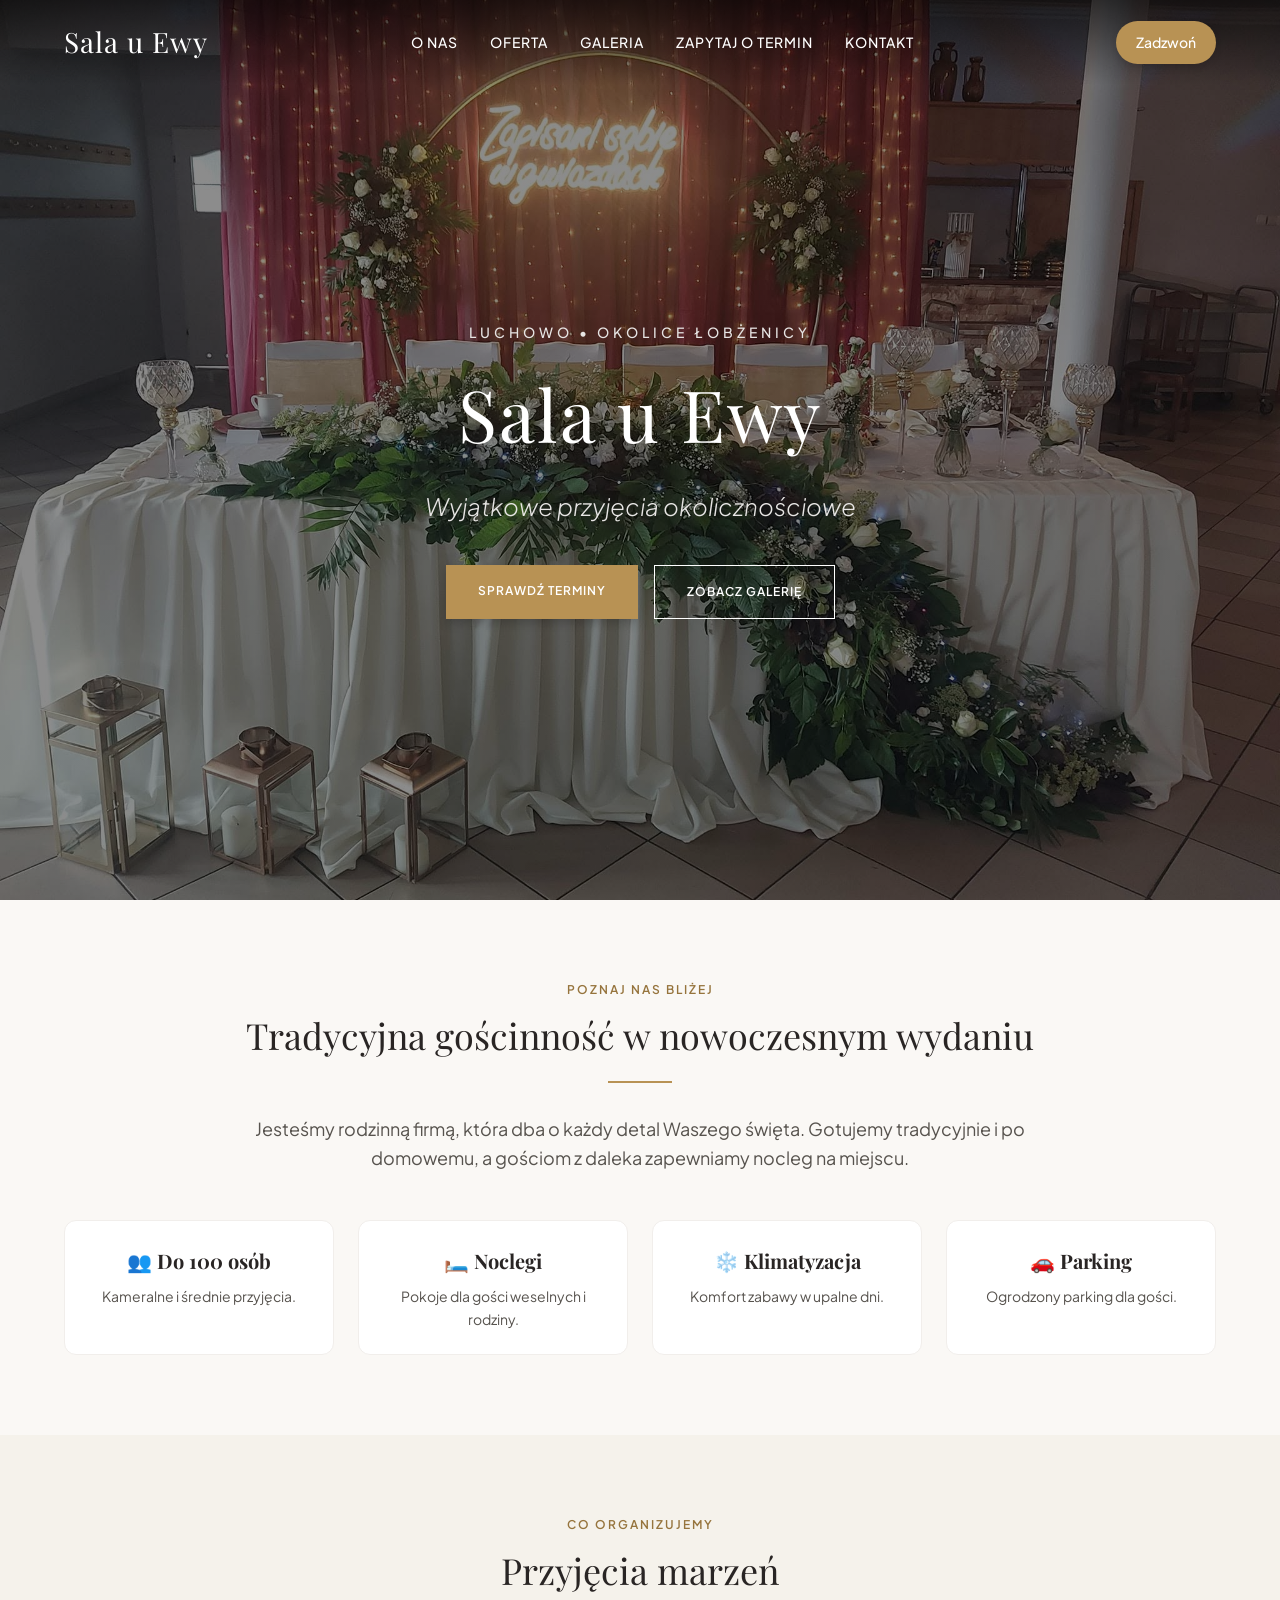
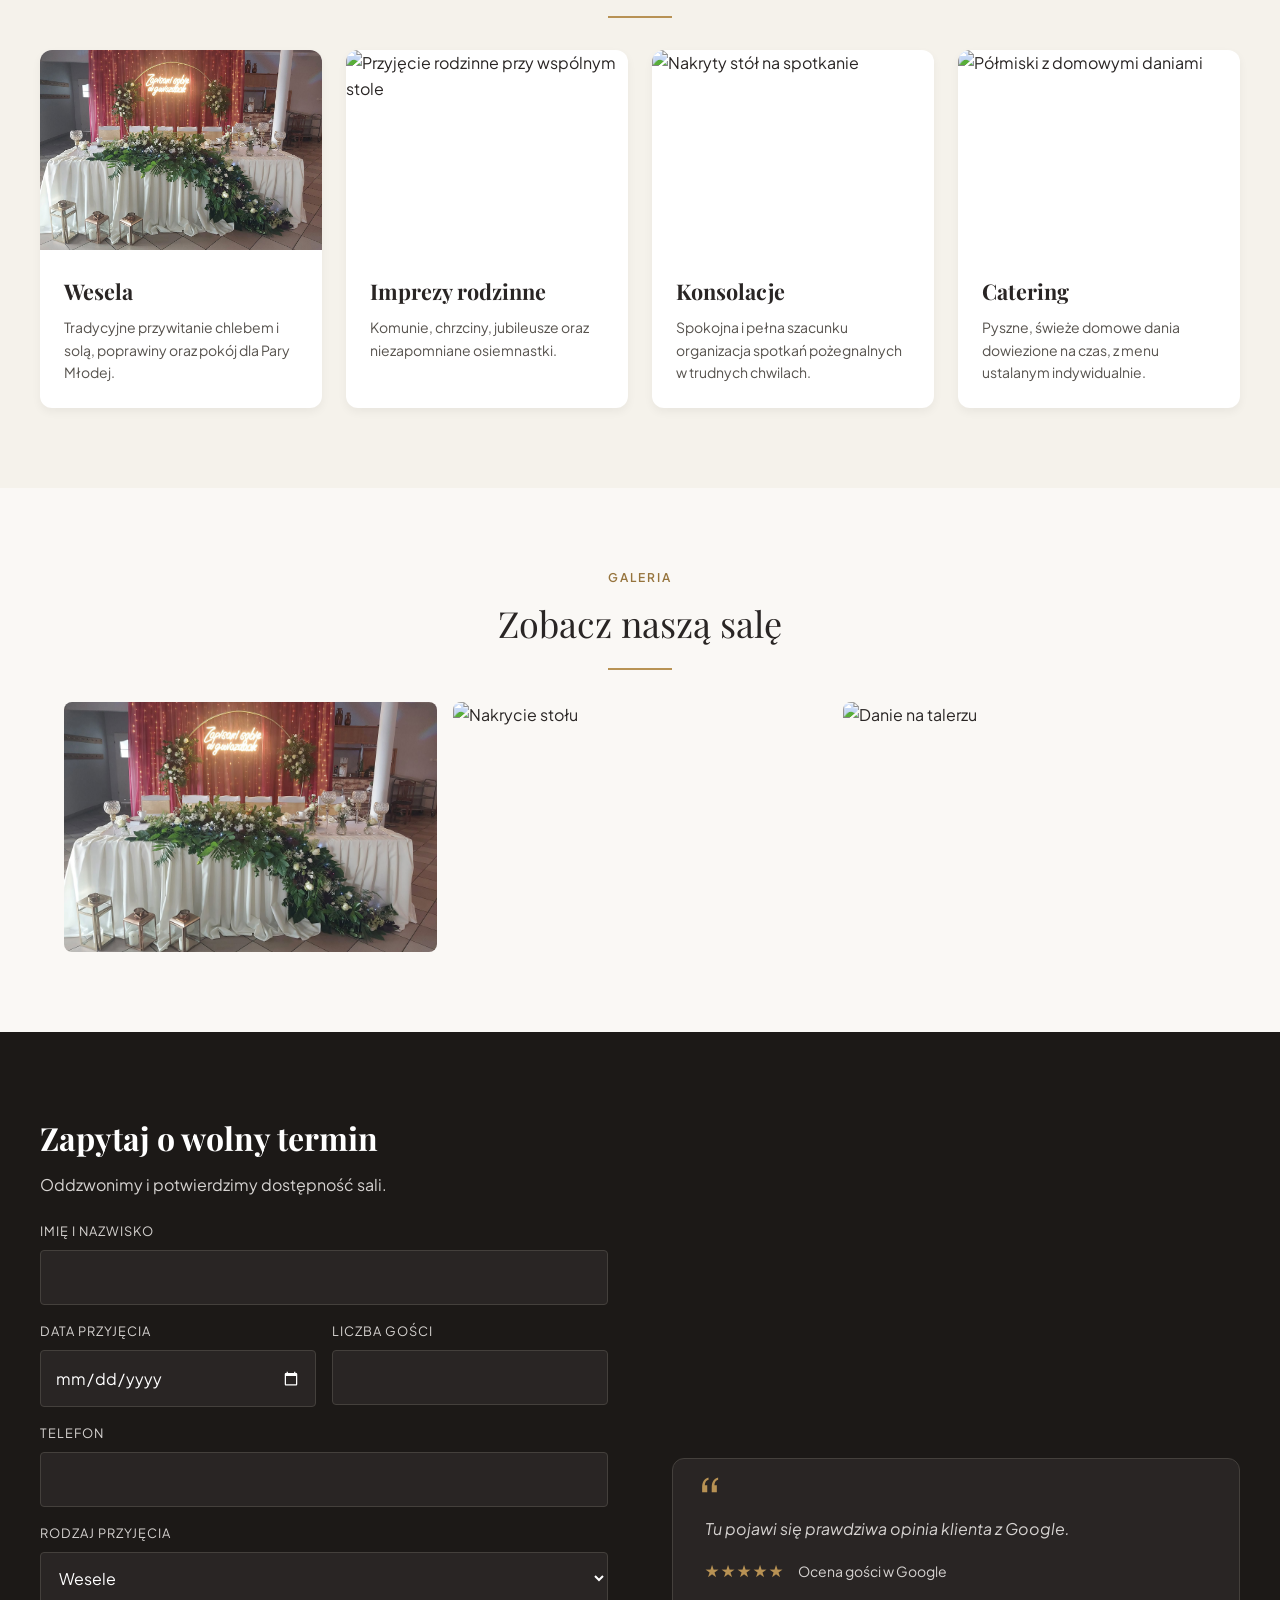
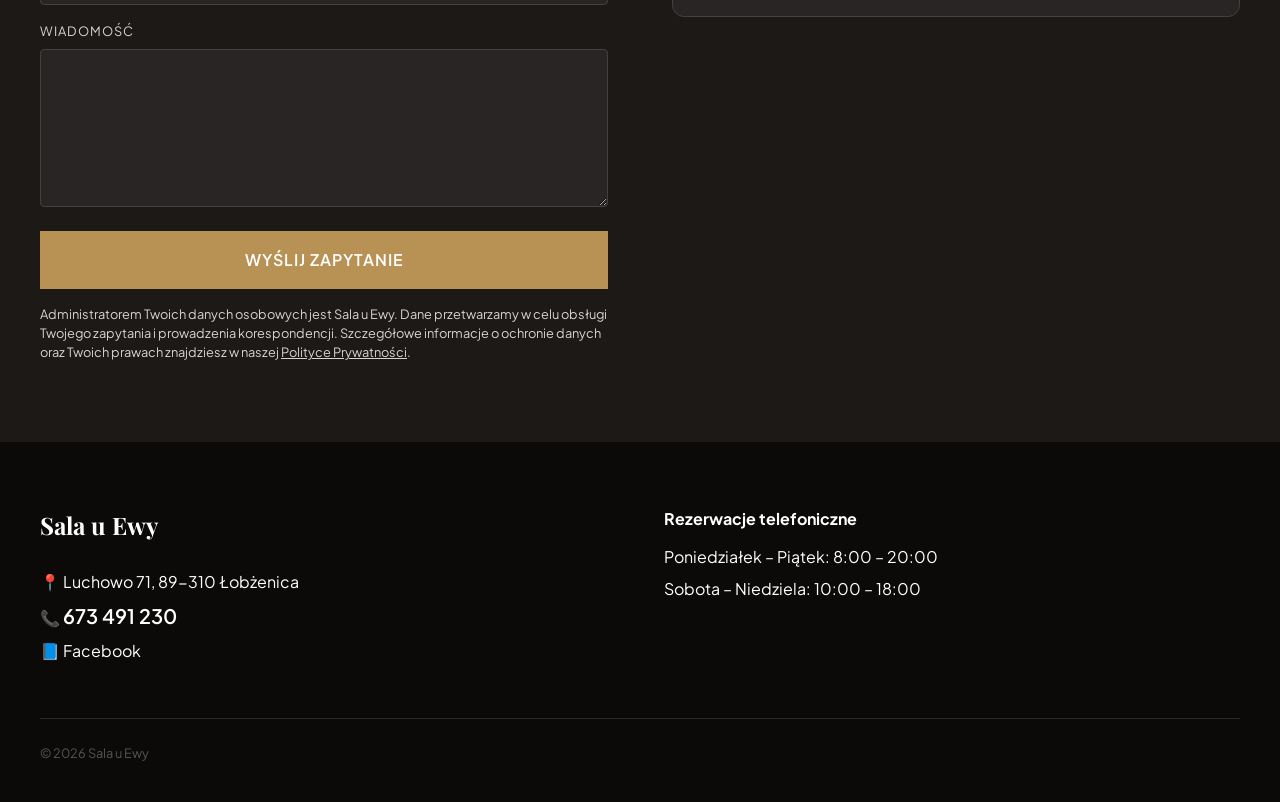
==== index.html @ dd9d1a93 "zmiana width i height zdjecia wesele" ====
<!DOCTYPE html>
<html lang="pl">
<head>
    <meta charset="UTF-8">
    <meta name="viewport" content="width=device-width, initial-scale=1.0">
    <title>Sala u Ewy – wesela i przyjęcia okolicznościowe | Luchowo k. Łobżenicy</title>
    <meta name="description" content="Sala u Ewy w Luchowie koło Łobżenicy: wesela, osiemnastki, komunie, chrzciny, konsolacje i catering. Domowa kuchnia i noclegi dla gości. Zadzwoń i zapytaj o wolny termin.">
    <link rel="preconnect" href="https://fonts.googleapis.com">
    <link rel="preconnect" href="https://fonts.gstatic.com" crossorigin>
    <link href="https://fonts.googleapis.com/css2?family=Playfair+Display:ital,wght@0,400..700;1,400..700&family=Plus+Jakarta+Sans:wght@300;400;500;600&display=swap" rel="stylesheet">
    <link rel="stylesheet" href="style.css">
</head>
<body>

    <nav class="navbar">
        <div class="nav-container">
            <a href="#" class="logo">Sala u Ewy</a>
            <input type="checkbox" id="nav-toggle" class="nav-toggle">
            <label for="nav-toggle" class="nav-toggle-label" aria-label="Rozwiń menu">
                <span></span>
                <span></span>
                <span></span>
            </label>
            <div class="nav-links">
                <a href="#o-nas">O nas</a>
                <a href="#oferta">Oferta</a>
                <a href="#galeria">Galeria</a>
                <a href="#terminy">Zapytaj o termin</a>
                <a href="#kontakt">Kontakt</a>
                <a href="tel:+48673491230" class="btn-call mobile-call"><span>Zadzwoń</span></a>
            </div>
            <div class="nav-call">
                <a href="tel:+48673491230" class="btn-call"><span>Zadzwoń</span></a>
            </div>
        </div>
    </nav>

    <header class="hero-section">
        <div class="hero-content">
            <p class="hero-subtitle">Luchowo • Okolice Łobżenicy</p>
            <h1 class="hero-title">Sala u Ewy</h1>
            <p class="hero-tagline">Wyjątkowe przyjęcia okolicznościowe</p>
            <div class="hero-buttons">
                <a href="#terminy" class="btn-primary">Sprawdź terminy</a>
                <a href="#galeria" class="btn-secondary">Zobacz galerię</a>
            </div>
        </div>
    </header>

    <main>
        <section id="o-nas" class="section">
            <span class="section-tag">Poznaj nas bliżej</span>
            <h2 class="section-title">Tradycyjna gościnność w nowoczesnym wydaniu</h2>
            <div class="gold-divider"></div>
            <p class="section-desc">Jesteśmy rodzinną firmą, która dba o każdy detal Waszego święta. Gotujemy tradycyjnie i po domowemu, a gościom z daleka zapewniamy nocleg na miejscu.</p>

            <!-- DO POTWIERDZENIA Z WŁAŚCICIELKĄ: liczba gości, klimatyzacja, parking. W internecie nie ma tych danych. -->
            <div class="features-grid">
                <div class="feature-card"><h3>👥 Do 100 osób</h3><p>Kameralne i średnie przyjęcia.</p></div>
                <div class="feature-card"><h3>🛏️ Noclegi</h3><p>Pokoje dla gości weselnych i rodziny.</p></div>
                <div class="feature-card"><h3>❄️ Klimatyzacja</h3><p>Komfort zabawy w upalne dni.</p></div>
                <div class="feature-card"><h3>🚗 Parking</h3><p>Ogrodzony parking dla gości.</p></div>
            </div>
        </section>

        <section id="oferta" class="section oferta-section">
            <span class="section-tag">Co organizujemy</span>
            <h2 class="section-title">Przyjęcia marzeń</h2>
            <div class="gold-divider"></div>

            <!-- Zdjęcia poglądowe z Unsplash. Przed publikacją podmienić na prawdziwe zdjęcia sali (za zgodą właścicielki). -->
            <div class="oferta-grid">
                <article class="oferta-card">
                    <img class="card-img" src="zdjecia/salauewy.jpg" alt="Udekorowany stół weselny" loading="lazy" width="600" height="450">
                    <div class="card-body"><h3>Wesela</h3><p>Tradycyjne przywitanie chlebem i solą, poprawiny oraz pokój dla Pary Młodej.</p></div>
                </article>
                <article class="oferta-card">
                    <img class="card-img" src="https://images.unsplash.com/photo-1533777857889-4be7c70b33f7?auto=format&fit=crop&w=600&q=80" alt="Przyjęcie rodzinne przy wspólnym stole" loading="lazy" width="600" height="400">
                    <div class="card-body"><h3>Imprezy rodzinne</h3><p>Komunie, chrzciny, jubileusze oraz niezapomniane osiemnastki.</p></div>
                </article>
                <article class="oferta-card">
                    <img class="card-img" src="https://images.unsplash.com/photo-1517048676732-d65bc937f952?auto=format&fit=crop&w=600&q=80" alt="Nakryty stół na spotkanie" loading="lazy" width="600" height="400">
                    <div class="card-body"><h3>Konsolacje</h3><p>Spokojna i pełna szacunku organizacja spotkań pożegnalnych w trudnych chwilach.</p></div>
                </article>
                <article class="oferta-card">
                    <img class="card-img" src="https://images.unsplash.com/photo-1555244162-803834f70033?auto=format&fit=crop&w=600&q=80" alt="Półmiski z domowymi daniami" loading="lazy" width="600" height="400">
                    <div class="card-body"><h3>Catering</h3><p>Pyszne, świeże domowe dania dowiezione na czas, z menu ustalanym indywidualnie.</p></div>
                </article>
            </div>
        </section>

        <section id="galeria" class="section">
            <span class="section-tag">Galeria</span>
            <h2 class="section-title">Zobacz naszą salę</h2>
            <div class="gold-divider"></div>
            <div class="gallery-grid">
                <img class="gallery-item" src="zdjecia/salauewy.jpg" alt="Stół Pary Młodej z kwiatami i podświetlanym napisem" loading="lazy" width="2048" height="1536">
                <img class="gallery-item" src="https://images.unsplash.com/photo-1414235077428-338989a2e8c0?auto=format&fit=crop&w=500&q=80" alt="Nakrycie stołu" loading="lazy" width="500" height="333">
                <img class="gallery-item" src="https://images.unsplash.com/photo-1546069901-ba9599a7e63c?auto=format&fit=crop&w=500&q=80" alt="Danie na talerzu" loading="lazy" width="500" height="333">
            </div>
        </section>

        <section id="terminy" class="section terminy-section">
            <div class="terminy-container">
                <div class="form-wrapper">
                    <h2>Zapytaj o wolny termin</h2>
                    <p class="form-hint">Oddzwonimy i potwierdzimy dostępność sali.</p>
                    <!-- Formularz wysyła dane do kontakt.php, który przesyła zapytanie e-mailem. -->
                    <form class="contact-form" action="kontakt.php" method="post">
                        <label for="imie">Imię i nazwisko</label>
                        <input type="text" id="imie" name="imie" autocomplete="name" required>
                        <div class="form-row">
                            <div class="form-field">
                                <label for="data">Data przyjęcia</label>
                                <input type="date" id="data" name="data" required>
                            </div>
                            <div class="form-field">
                                <label for="liczba-gosci">Liczba gości</label>
                                <input type="number" id="liczba-gosci" name="liczba-gosci" min="1" max="100" required>
                            </div>
                        </div>
                        <div class="form-field">
                            <label for="telefon">Telefon</label>
                            <input type="tel" id="telefon" name="telefon" autocomplete="tel" pattern="\+?[0-9 \-]{9,17}" title="Podaj 9-cyfrowy numer telefonu (np. 123 456 789 lub +48 123 456 789)" required>
                        </div>
                        <label for="rodzaj">Rodzaj przyjęcia</label>
                        <select id="rodzaj" name="rodzaj">
                            <option value="wesele">Wesele</option>
                            <option value="rodzinne">Komunia / chrzciny / jubileusz</option>
                            <option value="osiemnastka">Osiemnastka</option>
                            <option value="konsolacja">Konsolacja</option>
                            <option value="catering">Catering</option>
                            <option value="inne">Inne</option>
                        </select>
                    <div class="form-field">
                        <label for="wiadomosc">Wiadomość</label>
                        <textarea name="wiadomosc" id="wiadomosc" rows="5" maxlength="1000"></textarea>
                    </div>
                        <button type="submit" class="btn-submit">Wyślij zapytanie</button>
                    </form>
                    <p class="form-note">
                    Administratorem Twoich danych osobowych jest Sala u Ewy. Dane przetwarzamy w celu obsługi Twojego zapytania i prowadzenia korespondencji. Szczegółowe informacje o ochronie danych oraz Twoich prawach znajdziesz w naszej <a href="polityka-prywatnosci.html" >Polityce Prywatności</a>.
                    </p>

                </div>
                <div id="opinie" class="review-box">
                    <span class="quote-mark">“</span>
                    <!-- DO UZUPEŁNIENIA: wklej prawdziwą opinię z Google (z imieniem autora). Nie wymyślaj opinii. -->
                    <p class="review-text">Tu pojawi się prawdziwa opinia klienta z Google.</p>
                    <p class="review-rating">★★★★★ <span>Ocena gości w Google</span></p>
                </div>
            </div>
        </section>
    </main>

    <footer id="kontakt" class="footer">
        <div class="footer-container">
            <div>
                <h3>Sala u Ewy</h3>
                <p>📍 <a href="https://www.google.com/maps/search/?api=1&query=Sala+u+Ewy+Luchowo+71" target="_blank" rel="noopener">Luchowo 71, 89-310 Łobżenica</a></p>
                <p>📞 <a href="tel:+48673491230" class="phone-link">673 491 230</a></p>
                <p>📘 <a href="https://www.facebook.com/salauewy/" target="_blank" rel="noopener">Facebook</a></p>
            </div>
            <div>
                <!-- DO POTWIERDZENIA: godziny przyjmowania rezerwacji -->
                <h4>Rezerwacje telefoniczne</h4>
                <p>Poniedziałek – Piątek: 8:00 – 20:00</p>
                <p>Sobota – Niedziela: 10:00 – 18:00</p>
            </div>
        </div>
        <p class="footer-copy">© 2026 Sala u Ewy</p>
    </footer>
<script src="skrypt.js"></script>
</body>
</html>
---- style.css ----
/* RESET & BAZA */
*, *::before, *::after {
    margin: 0;
    padding: 0;
    box-sizing: border-box;
}

:root {
    --gold: #b89254;
    --gold-dark: #96743d;
    --stone-50: #faf8f5;
    --stone-100: #f5f2eb;
    --stone-300: #d6d3d1;
    --stone-600: #57534e;
    --stone-700: #44403c;
    --stone-800: #292524;
    --stone-900: #1c1917;
    --stone-950: #0c0a09;
}

html {
    scroll-behavior: smooth;
}

body {
    font-family: 'Plus Jakarta Sans', sans-serif;
    background-color: var(--stone-50);
    color: var(--stone-800);
    line-height: 1.6;
}

h1, h2, h3, .logo {
    font-family: 'Playfair Display', Georgia, serif;
}

a {
    text-decoration: none;
    color: inherit;
}

img {
    display: block;
    max-width: 100%;
}

/* Widoczna ramka przy nawigacji klawiaturą (Tab) */
a:focus-visible,
button:focus-visible,
input:focus-visible,
select:focus-visible,
.nav-toggle:focus-visible + .nav-toggle-label {
    outline: 2px solid var(--gold);
    outline-offset: 3px;
}

/* NAWIGACJA */
.navbar {
    position: absolute;
    top: 0;
    left: 0;
    right: 0;
    z-index: 50;
    background: linear-gradient(to bottom, rgba(0,0,0,0.6) 0%, rgba(0,0,0,0) 100%);
    color: #fff;
}

.nav-container {
    position: relative;
    max-width: 1200px;
    margin: 0 auto;
    padding: 20px 24px;
    display: flex;
    justify-content: space-between;
    align-items: center;
}

.logo {
    font-size: 1.75rem;
    letter-spacing: 1px;
}

.nav-links {
    display: flex;
    gap: 32px;
}

.nav-links a {
    font-size: 0.875rem;
    text-transform: uppercase;
    letter-spacing: 1px;
    font-weight: 500;
    transition: color 0.3s;
}

.nav-links a:hover {
    color: var(--gold);
}

/* Checkbox ukryty wizualnie, ale nadal dostępny z klawiatury */
.nav-toggle {
    position: absolute;
    opacity: 0;
    width: 1px;
    height: 1px;
}

.nav-toggle-label {
    display: none;
    width: 44px;
    height: 44px;
    border: 1px solid rgba(255,255,255,0.45);
    border-radius: 8px;
    cursor: pointer;
    align-items: center;
    justify-content: center;
    flex-direction: column;
    gap: 5px;
}

.nav-toggle-label span {
    width: 20px;
    height: 2px;
    background-color: #fff;
    border-radius: 999px;
    transition: transform 0.3s, opacity 0.3s;
}

.btn-call {
    background-color: var(--gold);
    color: #fff;
    padding: 10px 20px;
    border-radius: 50px;
    font-size: 0.875rem;
    font-weight: 500;
    display: flex;
    align-items: center;
    gap: 8px;
    transition: background-color 0.3s;
    box-shadow: 0 4px 6px rgba(0,0,0,0.1);
}

.mobile-call {
    display: none;
}

.btn-call:hover {
    background-color: var(--gold-dark);
}

.nav-links a.btn-call:hover {
    color: #fff;
}

/* HERO BANNER */
.hero-section {
    position: relative;
    min-height: 100vh;
    min-height: 100svh; /* na telefonach nie chowa się pod paskiem przeglądarki */
    display: flex;
    align-items: center;
    justify-content: center;
    text-align: center;
    padding: 0 16px;
    background-image: linear-gradient(rgba(0,0,0,0.45), rgba(0,0,0,0.45)), url("zdjecia/salauewy.jpg");
    background-size: cover;
    background-position: center;
    color: #fff;
}

.hero-content {
    max-width: 800px;
    margin-top: 40px;
}

.hero-subtitle {
    font-size: 0.875rem;
    text-transform: uppercase;
    letter-spacing: 4px;
    color: #e7e5e4;
    margin-bottom: 12px;
    font-weight: 500;
}

.hero-title {
    font-size: 4.5rem;
    margin-bottom: 16px;
    font-weight: 400;
    letter-spacing: 2px;
}

.hero-tagline {
    font-size: 1.5rem;
    font-style: italic;
    color: #e7e5e4;
    margin-bottom: 40px;
    font-weight: 300;
}

.hero-buttons {
    display: flex;
    flex-wrap: wrap;
    justify-content: center;
    gap: 16px;
}

.btn-primary, .btn-secondary {
    padding: 16px 32px;
    text-transform: uppercase;
    font-size: 0.75rem;
    letter-spacing: 1px;
    font-weight: 600;
    transition: background-color 0.3s, color 0.3s;
    display: inline-block;
}

.btn-primary {
    background-color: var(--gold);
    color: #fff;
    box-shadow: 0 4px 10px rgba(0,0,0,0.2);
}

.btn-primary:hover {
    background-color: var(--gold-dark);
}

.btn-secondary {
    border: 1px solid #fff;
    color: #fff;
}

.btn-secondary:hover {
    background-color: #fff;
    color: var(--stone-900);
}

/* SEKCJE OGÓLNE */
.section {
    padding: 80px 24px;
    max-width: 1200px;
    margin: 0 auto;
}

.section-tag {
    color: var(--gold-dark);
    text-transform: uppercase;
    letter-spacing: 2px;
    font-size: 0.75rem;
    font-weight: 600;
    display: block;
    margin-bottom: 8px;
    text-align: center;
}

.section-title {
    font-size: 2.25rem;
    text-align: center;
    margin-bottom: 16px;
    font-weight: 400;
}

.gold-divider {
    width: 64px;
    height: 2px;
    background-color: var(--gold);
    margin: 0 auto 32px auto;
}

.section-desc {
    color: var(--stone-600);
    text-align: center;
    max-width: 800px;
    margin: 0 auto 48px auto;
    font-size: 1.125rem;
}

/* O NAS */
.features-grid {
    display: grid;
    grid-template-columns: repeat(4, 1fr);
    gap: 24px;
}

.feature-card {
    background: #fff;
    padding: 24px;
    border-radius: 12px;
    text-align: center;
    border: 1px solid #f1eeeb;
}

.feature-card h3 {
    font-size: 1.25rem;
    margin-bottom: 8px;
}

.feature-card p {
    font-size: 0.875rem;
    color: var(--stone-600);
}

/* OFERTA */
.oferta-section {
    max-width: 100%;
    background-color: var(--stone-100);
}

.oferta-grid {
    max-width: 1200px;
    margin: 0 auto;
    display: grid;
    grid-template-columns: repeat(4, 1fr);
    gap: 24px;
}

.oferta-card {
    background: #fff;
    border-radius: 12px;
    overflow: hidden;
    box-shadow: 0 4px 10px rgba(0,0,0,0.05);
    display: flex;
    flex-direction: column;
}

.card-img {
    width: 100%;
    height: 200px;
    object-fit: cover;
}

.card-body {
    padding: 24px;
    flex-grow: 1;
}

.card-body h3 {
    font-size: 1.35rem;
    margin-bottom: 8px;
}

.card-body p {
    font-size: 0.875rem;
    color: var(--stone-600);
}

/* GALERIA */
.gallery-grid {
    display: grid;
    grid-template-columns: repeat(auto-fit, minmax(280px, 1fr));
    gap: 16px;
}

.gallery-item {
    width: 100%;
    height: 250px;
    object-fit: cover;
    border-radius: 8px;
}

/* TERMINY I OPINIE */
.terminy-section {
    max-width: 100%;
    background-color: var(--stone-900);
    color: #fff;
}

.terminy-container {
    max-width: 1200px;
    margin: 0 auto;
    display: grid;
    grid-template-columns: 1fr 1fr;
    gap: 64px;
    align-items: center;
}

.form-wrapper h2 {
    font-size: 2rem;
    margin-bottom: 8px;
}

.form-hint {
    color: var(--stone-300);
    margin-bottom: 24px;
}

.contact-form {
    display: flex;
    flex-direction: column;
    gap: 8px;
}

.contact-form label {
    font-size: 0.8rem;
    text-transform: uppercase;
    letter-spacing: 1px;
    color: var(--stone-300);
}

.contact-form input,
.contact-form select,
.contact-form textarea {
    width: 100%;
    padding: 14px;
    margin-bottom: 8px;
    background-color: var(--stone-800);
    border: 1px solid var(--stone-700);
    color: #fff;
    border-radius: 4px;
    font: inherit;
}

/* Ikona kalendarza w ciemnym motywie */
.contact-form input[type="date"] {
    color-scheme: dark;
    -webkit-appearance: none;
    appearance: none;
    min-height: 56px;
}

.contact-form input[type="date"]::-webkit-date-and-time-value { 
    text-align: left; 
}

.form-row {
    display: flex;
    gap: 16px;
}

.form-field {
    flex: 1;
    display: flex;
    flex-direction: column;
    gap: 8px;
}

.btn-submit {
    margin-top: 8px;
    background-color: var(--gold);
    color: #fff;
    border: none;
    padding: 16px;
    text-transform: uppercase;
    font: inherit;
    font-weight: 600;
    letter-spacing: 1px;
    cursor: pointer;
    transition: background-color 0.3s;
}

.btn-submit:hover {
    background-color: var(--gold-dark);
}

.review-box {
    background-color: var(--stone-800);
    padding: 32px;
    border-radius: 12px;
    border: 1px solid var(--stone-700);
    position: relative;
}

.quote-mark {
    color: var(--gold);
    font-size: 4rem;
    position: absolute;
    top: -10px;
    left: 24px;
}

.review-text {
    color: var(--stone-300);
    font-style: italic;
    margin-top: 25px;
    margin-bottom: 16px;
}

.review-rating {
    color: var(--gold);
    letter-spacing: 2px;
}

.review-rating span {
    color: var(--stone-300);
    font-size: 0.875rem;
    letter-spacing: 0;
    margin-left: 8px;
}

/* STOPKA */
.footer {
    background-color: var(--stone-950);
    color: #fff;
    padding: 64px 24px 32px 24px;
}

.footer-container {
    max-width: 1200px;
    margin: 0 auto;
    display: grid;
    grid-template-columns: repeat(auto-fit, minmax(280px, 1fr));
    gap: 48px;
}

.footer h3 {
    font-size: 1.5rem;
    margin-bottom: 24px;
}

.footer h4 {
    margin-bottom: 12px;
}

.footer p {
    margin-bottom: 6px;
}

.footer a:hover {
    color: var(--gold);
}

.phone-link {
    font-weight: 600;
    font-size: 1.25rem;
}

.footer-copy {
    max-width: 1200px;
    margin: 48px auto 0 auto;
    padding-top: 24px;
    border-top: 1px solid var(--stone-800);
    font-size: 0.8rem;
    color: var(--stone-600);
}

/* RESPONSYWNOŚĆ */
@media (max-width: 768px) {
    .nav-container {
        padding: 16px 20px;
    }

    .nav-toggle-label {
        display: flex;
    }

    .nav-links {
        position: absolute;
        top: calc(100% + 8px);
        left: 20px;
        right: 20px;
        display: flex;
        flex-direction: column;
        gap: 0;
        padding: 12px;
        background-color: rgba(28,25,23,0.96);
        border: 1px solid rgba(255,255,255,0.12);
        border-radius: 8px;
        box-shadow: 0 16px 32px rgba(0,0,0,0.25);
        opacity: 0;
        visibility: hidden; /* bez tego ukryte linki dalej łapią fokus klawiatury */
        transform: translateY(-10px);
        transition: opacity 0.25s ease, transform 0.25s ease, visibility 0.25s;
    }

    .nav-links a {
        padding: 14px 12px;
        opacity: 0;
        transform: translateY(-4px);
        transition: opacity 0.2s ease, transform 0.2s ease, color 0.3s;
    }

    .nav-toggle:checked ~ .nav-links {
        opacity: 1;
        visibility: visible;
        transform: translateY(0);
    }

    .nav-toggle:checked ~ .nav-links a {
        opacity: 1;
        transform: translateY(0);
    }

    .nav-toggle:checked ~ .nav-links a:nth-child(1) { transition-delay: 0.04s; }
    .nav-toggle:checked ~ .nav-links a:nth-child(2) { transition-delay: 0.08s; }
    .nav-toggle:checked ~ .nav-links a:nth-child(3) { transition-delay: 0.12s; }
    .nav-toggle:checked ~ .nav-links a:nth-child(4) { transition-delay: 0.16s; }
    .nav-toggle:checked ~ .nav-links a:nth-child(5) { transition-delay: 0.2s; }
    .nav-toggle:checked ~ .nav-links a:nth-child(6) { transition-delay: 0.24s; }

    .nav-toggle:checked + .nav-toggle-label span:nth-child(1) {
        transform: translateY(7px) rotate(45deg);
    }

    .nav-toggle:checked + .nav-toggle-label span:nth-child(2) {
        opacity: 0;
    }

    .nav-toggle:checked + .nav-toggle-label span:nth-child(3) {
        transform: translateY(-7px) rotate(-45deg);
    }

    .nav-call {
        display: none;
    }

    .mobile-call {
        display: flex;
        justify-content: center;
        margin-top: 8px;
    }

    .hero-title { font-size: 2.75rem; }
    .hero-tagline { font-size: 1.25rem; }
    .section { padding: 64px 20px; }
    .section-title { font-size: 1.75rem; }
    .terminy-container { grid-template-columns: 1fr; gap: 40px; }

    /* Na wąskim ekranie telefon i data jedno pod drugim */
    .form-row { flex-direction: column; gap: 0; }
}
.form-note {
    font-size: 0.8rem;
    line-height: 1.5;
    color: var(--stone-300);
    margin-top: 1rem;
}

.form-note a {
    text-decoration: underline;
}

.form-note a:hover {
    color: #fff;
}
.privacy-main {
    max-width: 800px;
    margin: 0 auto;
    padding: 40px 24px;
}
.privacy-main ul{
    padding-left: 20px;
}
.privacy-body .navbar {
    position: relative;
    color: #fff;
    border-bottom: 1px solid var(--stone-300);
    background: var(--stone-900);
}
.privacy-body .nav-toggle-label span{
    background-color: #fff;
}
.privacy-body .nav-toggle-label{
    background-color: rgba(255,255,255,0.45);
}
.privacy-body .nav-links a:hover {
    color: var(--gold);
}
/* Tablet: 2 kolumny, czyli 2 + 2 */
@media (max-width: 1024px) {
    .features-grid,
    .oferta-grid {
        grid-template-columns: repeat(2, 1fr);
    }
}

/* Telefon: 1 kolumna */
@media (max-width: 600px) {
    .features-grid,
    .oferta-grid {
        grid-template-columns: 1fr;
    }
}
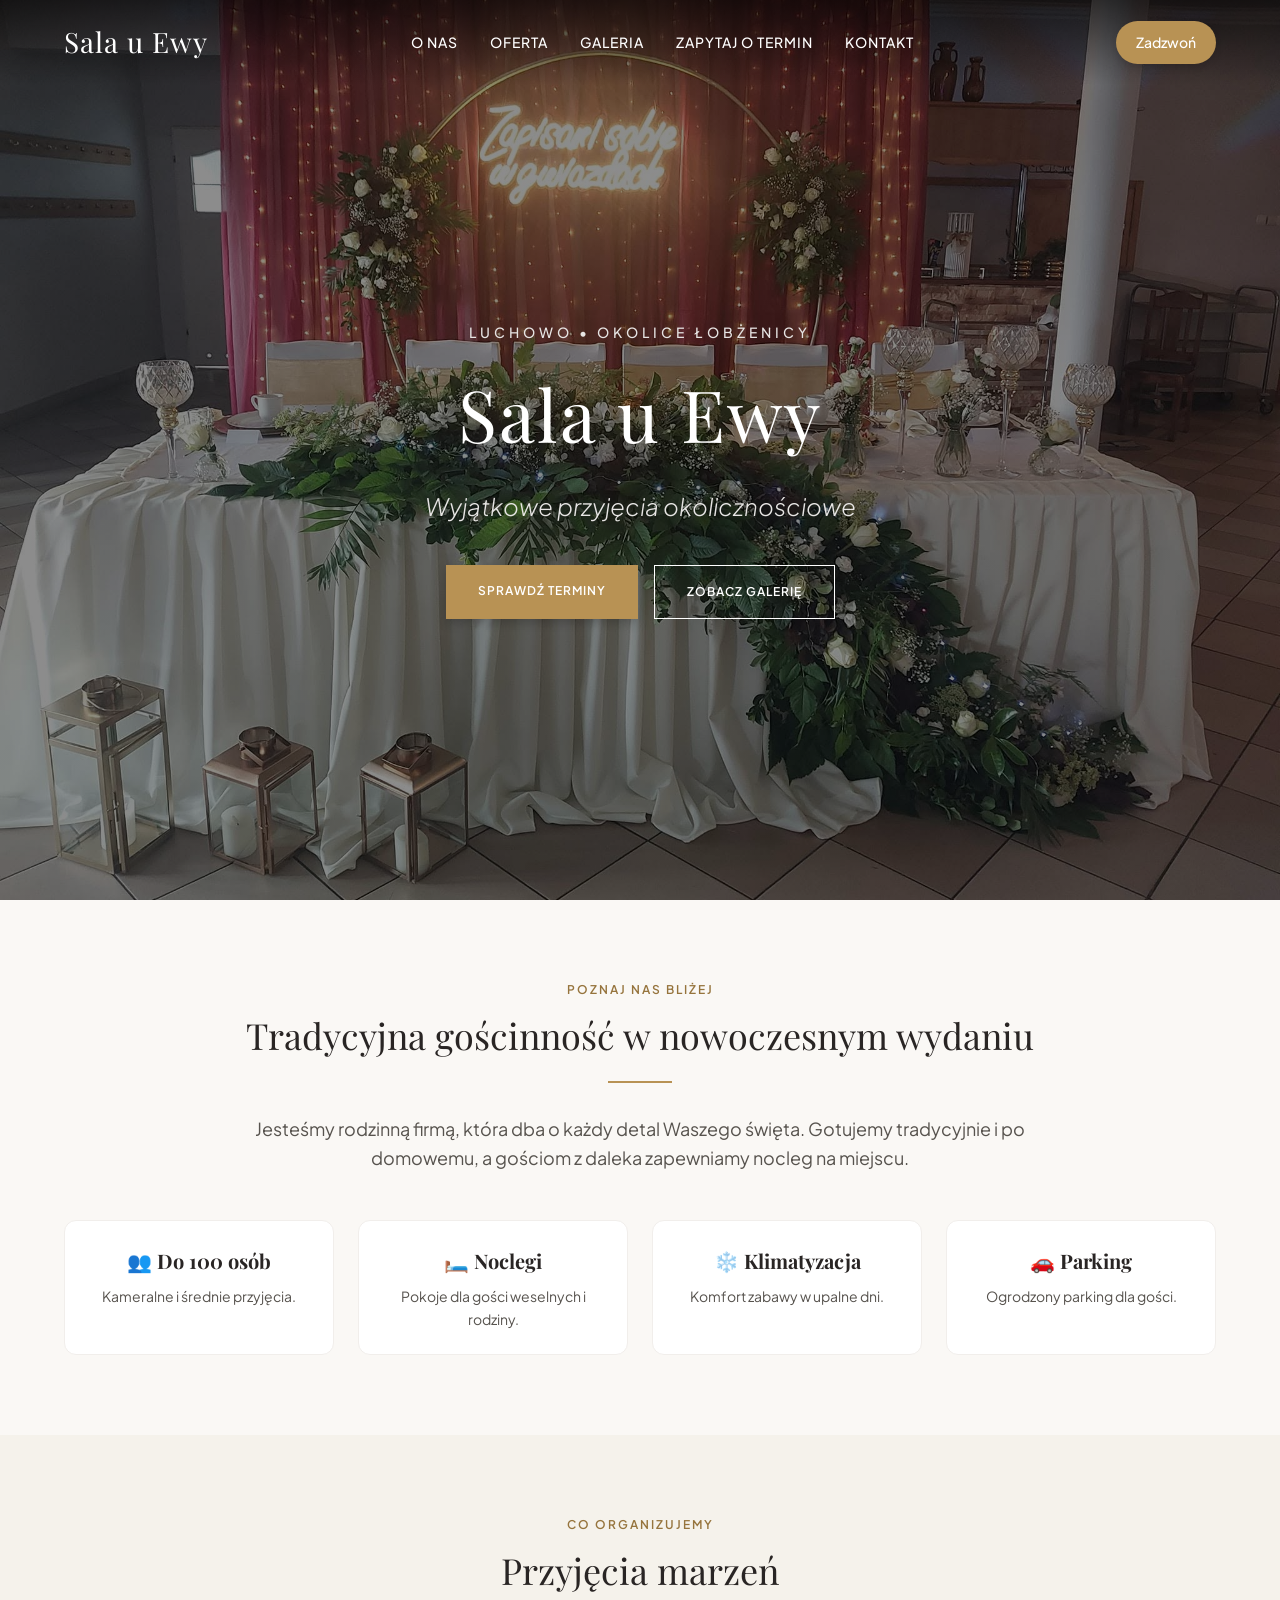
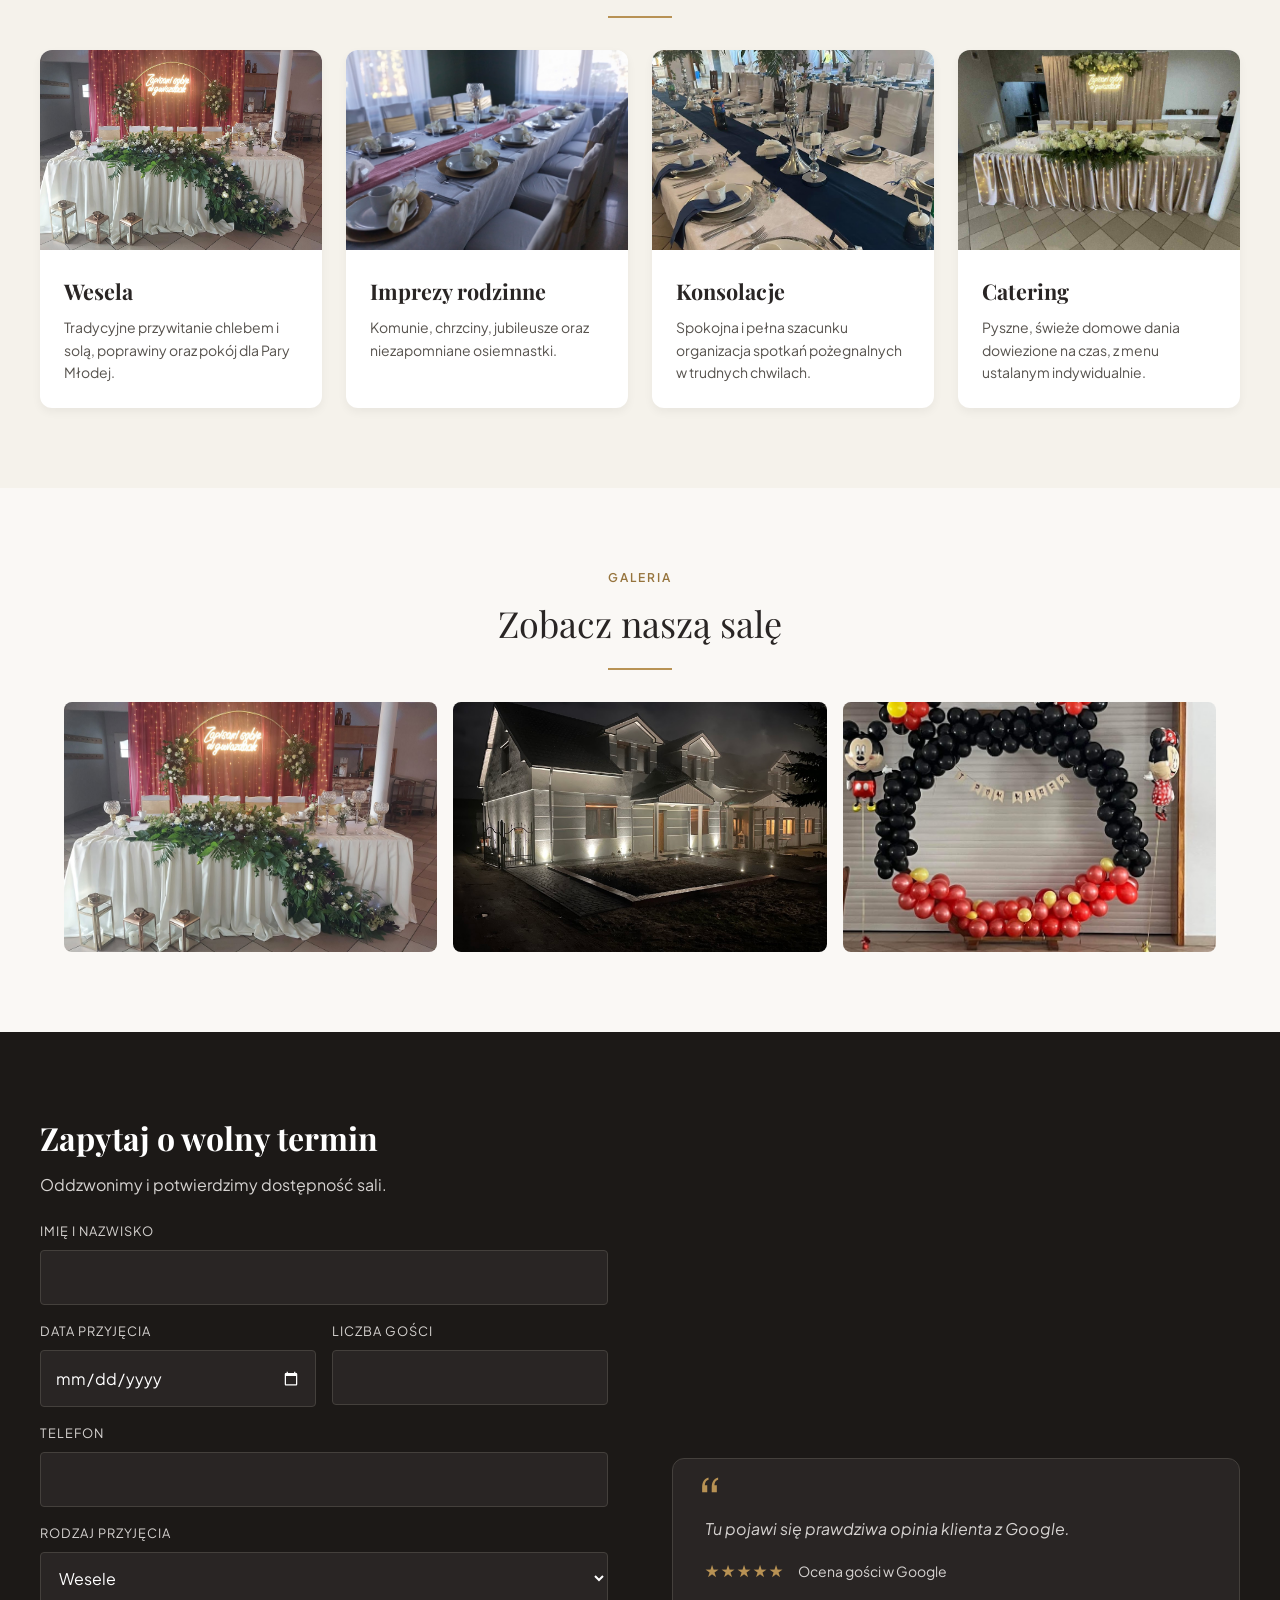
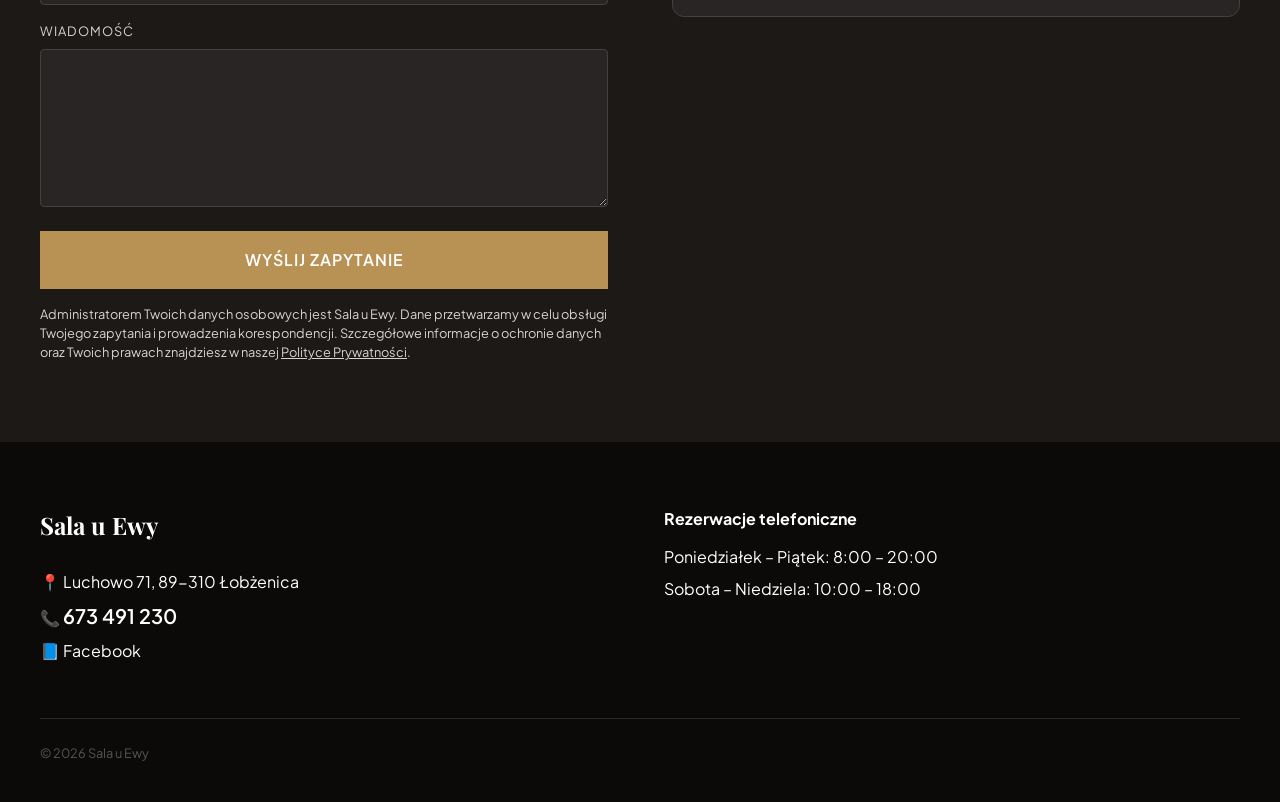
==== commit 402018bc: "podmianka zdjec z stockowych na zdjecia wlasciciela z google opinie" ====
--- a/index.html
+++ b/index.html
@@ -27,7 +27,6 @@
                 <a href="#galeria">Galeria</a>
                 <a href="#terminy">Zapytaj o termin</a>
                 <a href="#kontakt">Kontakt</a>
-                <a href="tel:+48673491230" class="btn-call mobile-call"><span>Zadzwoń</span></a>
             </div>
             <div class="nav-call">
                 <a href="tel:+48673491230" class="btn-call"><span>Zadzwoń</span></a>
@@ -75,15 +74,15 @@
                     <div class="card-body"><h3>Wesela</h3><p>Tradycyjne przywitanie chlebem i solą, poprawiny oraz pokój dla Pary Młodej.</p></div>
                 </article>
                 <article class="oferta-card">
-                    <img class="card-img" src="https://images.unsplash.com/photo-1533777857889-4be7c70b33f7?auto=format&fit=crop&w=600&q=80" alt="Przyjęcie rodzinne przy wspólnym stole" loading="lazy" width="600" height="400">
+                    <img class="card-img" src="/zdjecia/stol-roz-zloto.jpg" alt="Przyjęcie rodzinne przy wspólnym stole" loading="lazy" width="600" height="400">
                     <div class="card-body"><h3>Imprezy rodzinne</h3><p>Komunie, chrzciny, jubileusze oraz niezapomniane osiemnastki.</p></div>
                 </article>
                 <article class="oferta-card">
-                    <img class="card-img" src="https://images.unsplash.com/photo-1517048676732-d65bc937f952?auto=format&fit=crop&w=600&q=80" alt="Nakryty stół na spotkanie" loading="lazy" width="600" height="400">
+                    <img class="card-img" src="zdjecia/stoj-granatowy.jpg" alt="Nakryty stół na spotkanie" loading="lazy" width="600" height="400">
                     <div class="card-body"><h3>Konsolacje</h3><p>Spokojna i pełna szacunku organizacja spotkań pożegnalnych w trudnych chwilach.</p></div>
                 </article>
                 <article class="oferta-card">
-                    <img class="card-img" src="https://images.unsplash.com/photo-1555244162-803834f70033?auto=format&fit=crop&w=600&q=80" alt="Półmiski z domowymi daniami" loading="lazy" width="600" height="400">
+                    <img class="card-img" src="zdjecia/wystroj-bilay.jpg" alt="Półmiski z domowymi daniami" loading="lazy" width="600" height="400">
                     <div class="card-body"><h3>Catering</h3><p>Pyszne, świeże domowe dania dowiezione na czas, z menu ustalanym indywidualnie.</p></div>
                 </article>
             </div>
@@ -95,8 +94,8 @@
             <div class="gold-divider"></div>
             <div class="gallery-grid">
                 <img class="gallery-item" src="zdjecia/salauewy.jpg" alt="Stół Pary Młodej z kwiatami i podświetlanym napisem" loading="lazy" width="2048" height="1536">
-                <img class="gallery-item" src="https://images.unsplash.com/photo-1414235077428-338989a2e8c0?auto=format&fit=crop&w=500&q=80" alt="Nakrycie stołu" loading="lazy" width="500" height="333">
-                <img class="gallery-item" src="https://images.unsplash.com/photo-1546069901-ba9599a7e63c?auto=format&fit=crop&w=500&q=80" alt="Danie na talerzu" loading="lazy" width="500" height="333">
+                <img class="gallery-item" src="zdjecia/budynek-noc.jpg" alt="Nakrycie stołu" loading="lazy" width="500" height="333">
+                <img class="gallery-item" src="zdjecia/dekoracja-red-black.jpg" alt="Danie na talerzu" loading="lazy" width="500" height="333">
             </div>
         </section>
 
@@ -170,6 +169,7 @@
         </div>
         <p class="footer-copy">© 2026 Sala u Ewy</p>
     </footer>
+<a href="tel:+48673491230" class="call-bar">Zadzwoń: 673 491 230</a>
 <script src="skrypt.js"></script>
 </body>
 </html>
--- a/style.css
+++ b/style.css
@@ -667,4 +667,33 @@
     .oferta-grid {
         grid-template-columns: 1fr;
     }
+}
+/* Stały przycisk "Zadzwoń" na dole ekranu (tylko telefon) */
+.call-bar {
+    display: none;
+}
+
+@media (max-width: 768px) {
+    .call-bar {
+        display: flex;
+        justify-content: center;
+        align-items: center;
+        position: fixed;
+        left: 16px;
+        right: 16px;
+        bottom: 16px;
+        z-index: 100;
+        padding: 16px;
+        background-color: var(--gold-dark);
+        color: #fff;
+        font-size: 1.2rem;
+        font-weight: 700;
+        border-radius: 50px;
+        box-shadow: 0 4px 12px rgba(0, 0, 0, 0.3);
+    }
+
+    /* Miejsce pod przyciskiem, żeby nie zasłaniał końca stopki */
+    .footer {
+        padding-bottom: 112px;
+    }
 }
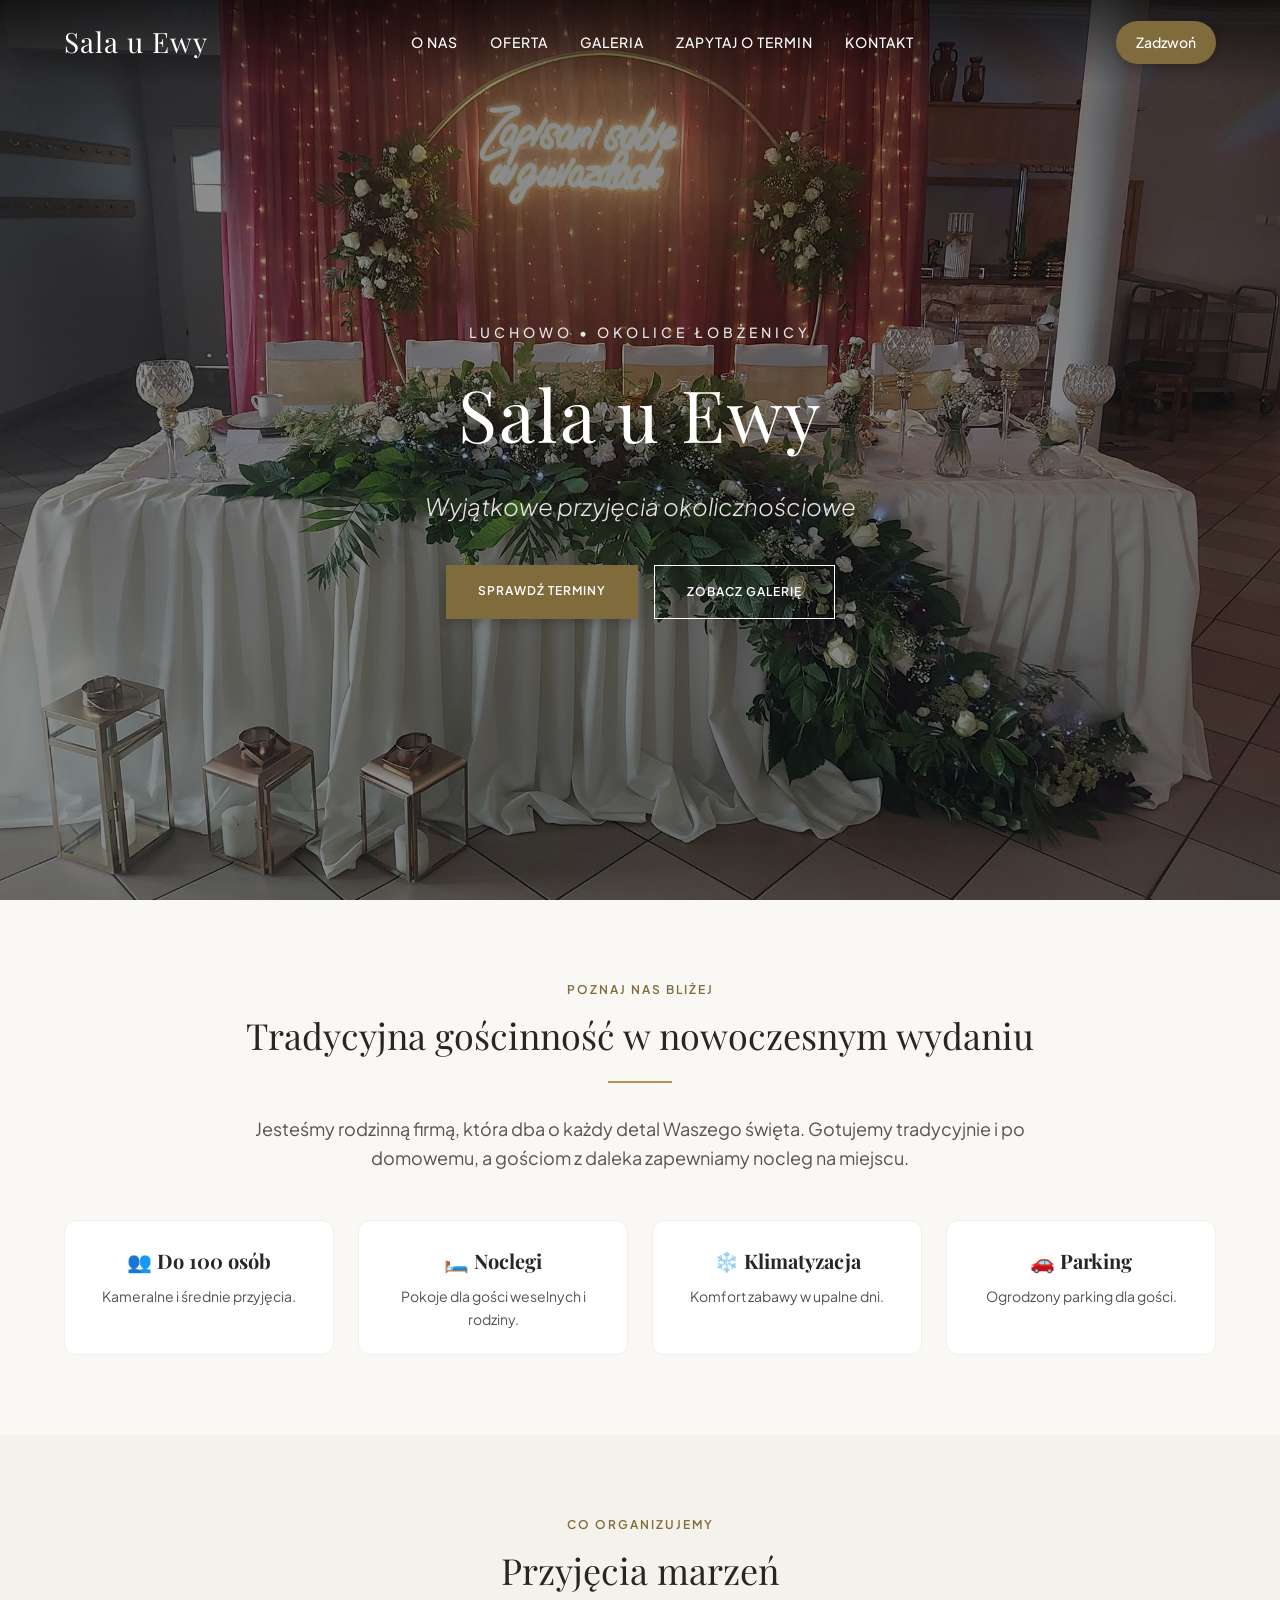
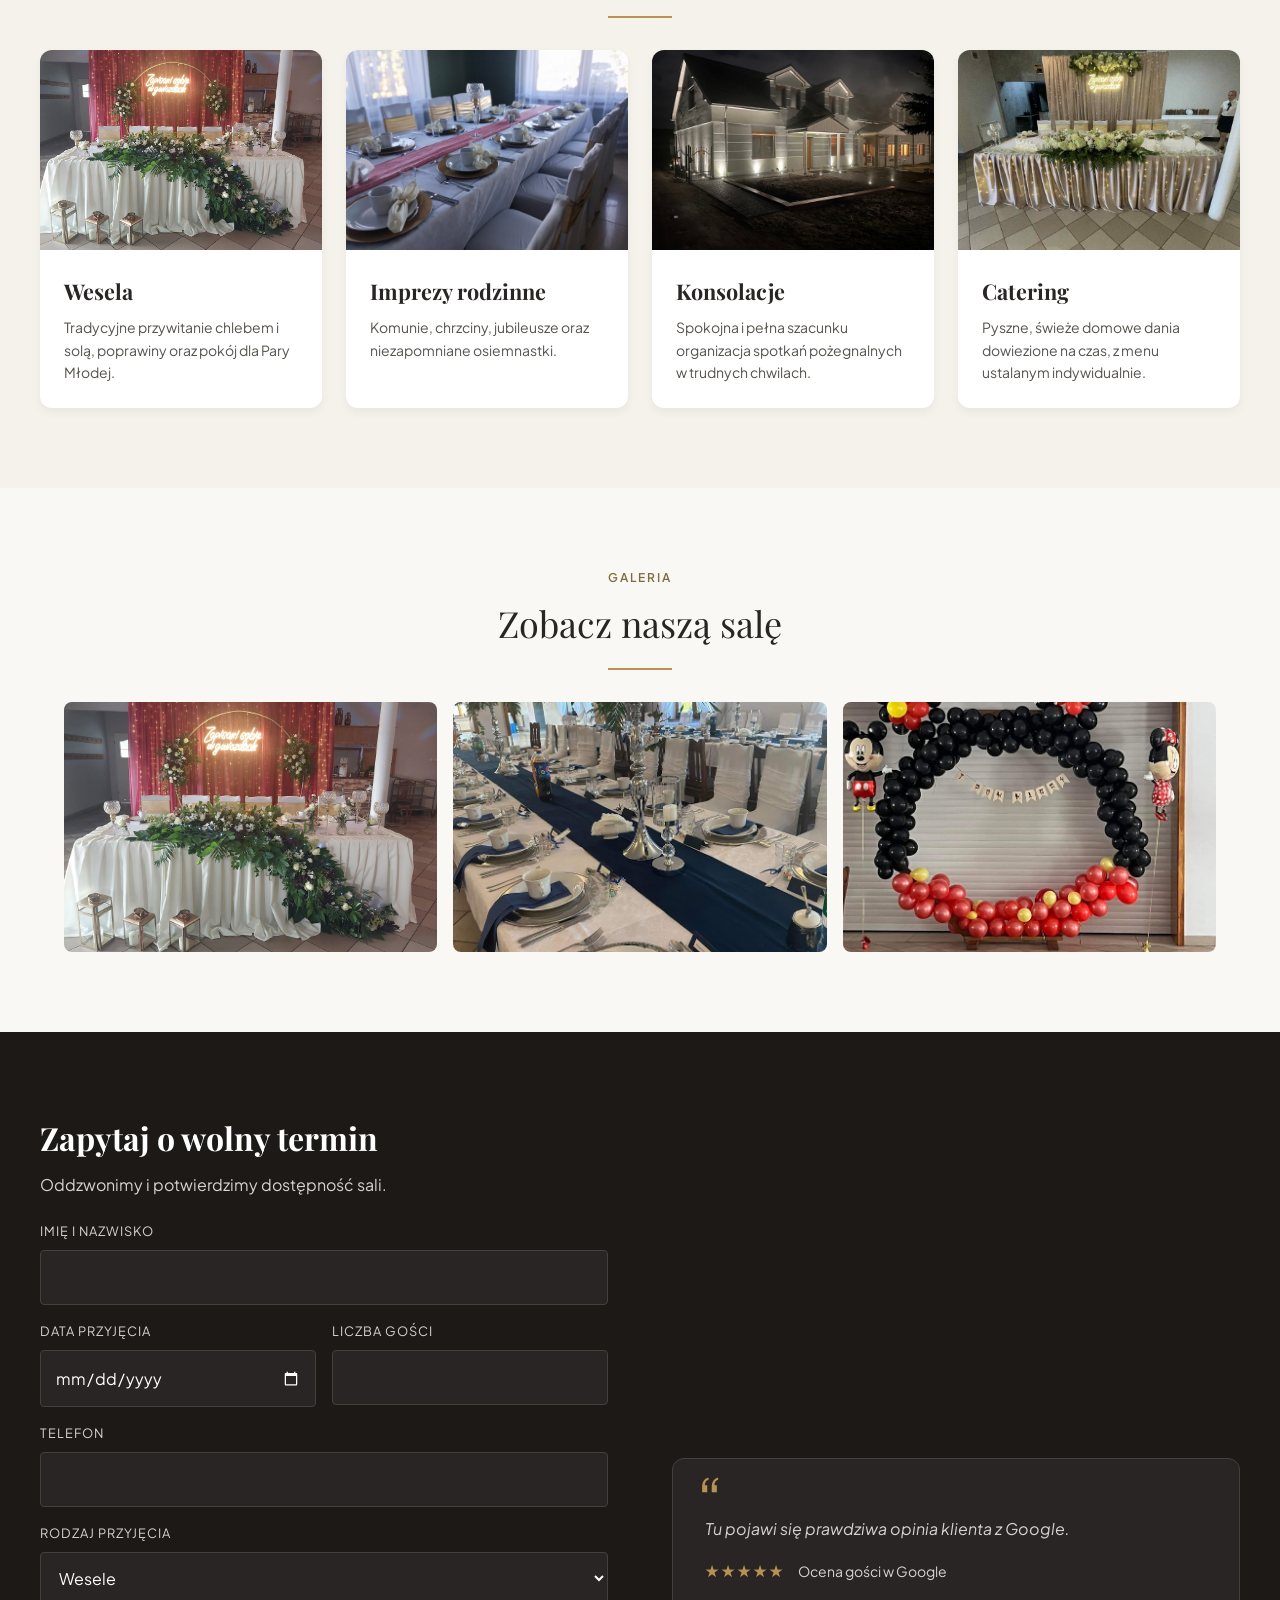
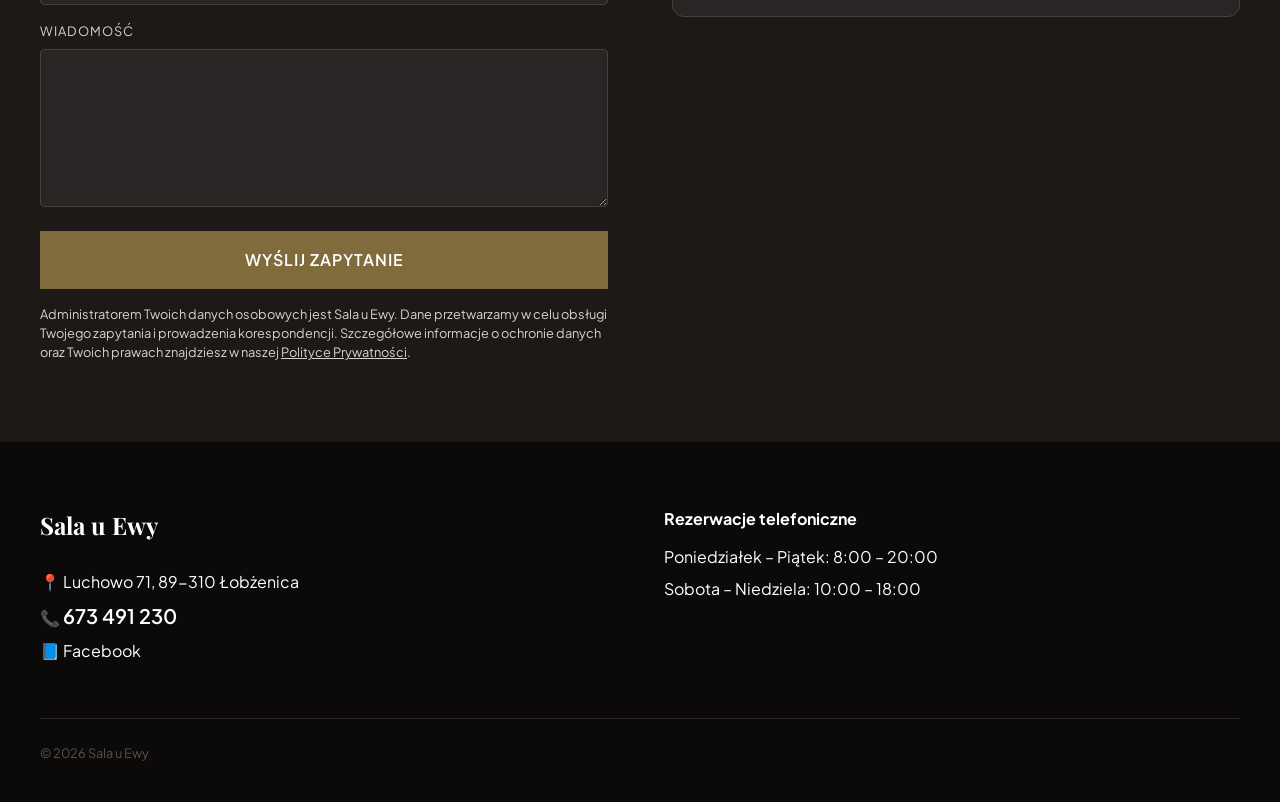
==== commit 902738c1: "zmiana w css koloru dark gold" ====
--- a/index.html
+++ b/index.html
@@ -74,15 +74,15 @@
                     <div class="card-body"><h3>Wesela</h3><p>Tradycyjne przywitanie chlebem i solą, poprawiny oraz pokój dla Pary Młodej.</p></div>
                 </article>
                 <article class="oferta-card">
-                    <img class="card-img" src="/zdjecia/stol-roz-zloto.jpg" alt="Przyjęcie rodzinne przy wspólnym stole" loading="lazy" width="600" height="400">
+                    <img class="card-img" src="zdjecia/stol-roz-zloto.jpg" alt="Nakrycie stołu w kolorze róz-złoto" loading="lazy" width="600" height="450">
                     <div class="card-body"><h3>Imprezy rodzinne</h3><p>Komunie, chrzciny, jubileusze oraz niezapomniane osiemnastki.</p></div>
                 </article>
                 <article class="oferta-card">
-                    <img class="card-img" src="zdjecia/stoj-granatowy.jpg" alt="Nakryty stół na spotkanie" loading="lazy" width="600" height="400">
+                    <img class="card-img" src="zdjecia/budynek-noc.jpg" alt="Budynek nocą" loading="lazy" width="600" height="800">
                     <div class="card-body"><h3>Konsolacje</h3><p>Spokojna i pełna szacunku organizacja spotkań pożegnalnych w trudnych chwilach.</p></div>
                 </article>
                 <article class="oferta-card">
-                    <img class="card-img" src="zdjecia/wystroj-bilay.jpg" alt="Półmiski z domowymi daniami" loading="lazy" width="600" height="400">
+                    <img class="card-img" src="zdjecia/wystroj-bialy.jpg" alt="Wystroj w białej kolorystyce" loading="lazy" width="600" height="800">
                     <div class="card-body"><h3>Catering</h3><p>Pyszne, świeże domowe dania dowiezione na czas, z menu ustalanym indywidualnie.</p></div>
                 </article>
             </div>
@@ -93,9 +93,9 @@
             <h2 class="section-title">Zobacz naszą salę</h2>
             <div class="gold-divider"></div>
             <div class="gallery-grid">
-                <img class="gallery-item" src="zdjecia/salauewy.jpg" alt="Stół Pary Młodej z kwiatami i podświetlanym napisem" loading="lazy" width="2048" height="1536">
-                <img class="gallery-item" src="zdjecia/budynek-noc.jpg" alt="Nakrycie stołu" loading="lazy" width="500" height="333">
-                <img class="gallery-item" src="zdjecia/dekoracja-red-black.jpg" alt="Danie na talerzu" loading="lazy" width="500" height="333">
+                <img class="gallery-item" src="zdjecia/salauewy.jpg" alt="Wystrój na wesele z napisem - Zapisani sobie w gwiazdach" loading="lazy" width="2048" height="1536">
+                <img class="gallery-item" src="zdjecia/stol-granatowy.jpg" alt="Nakrycie stołu w kolorze granatowym" loading="lazy" width="600" height="450">
+                <img class="gallery-item" src="zdjecia/dekoracja-red-black.jpg" alt="Dekoracja w kolorystyce czarno-czerwonej" loading="lazy" width="600" height="800">
             </div>
         </section>
 
--- a/style.css
+++ b/style.css
@@ -7,7 +7,7 @@
 
 :root {
     --gold: #b89254;
-    --gold-dark: #96743d;
+    --gold-dark: #806B3C;
     --stone-50: #faf8f5;
     --stone-100: #f5f2eb;
     --stone-300: #d6d3d1;
@@ -126,7 +126,7 @@
 }
 
 .btn-call {
-    background-color: var(--gold);
+    background-color: var(--gold-dark);
     color: #fff;
     padding: 10px 20px;
     border-radius: 50px;
@@ -214,7 +214,7 @@
 }
 
 .btn-primary {
-    background-color: var(--gold);
+    background-color: var(--gold-dark);
     color: #fff;
     box-shadow: 0 4px 10px rgba(0,0,0,0.2);
 }
@@ -434,7 +434,7 @@
 
 .btn-submit {
     margin-top: 8px;
-    background-color: var(--gold);
+    background-color: var(--gold-dark);
     color: #fff;
     border: none;
     padding: 16px;
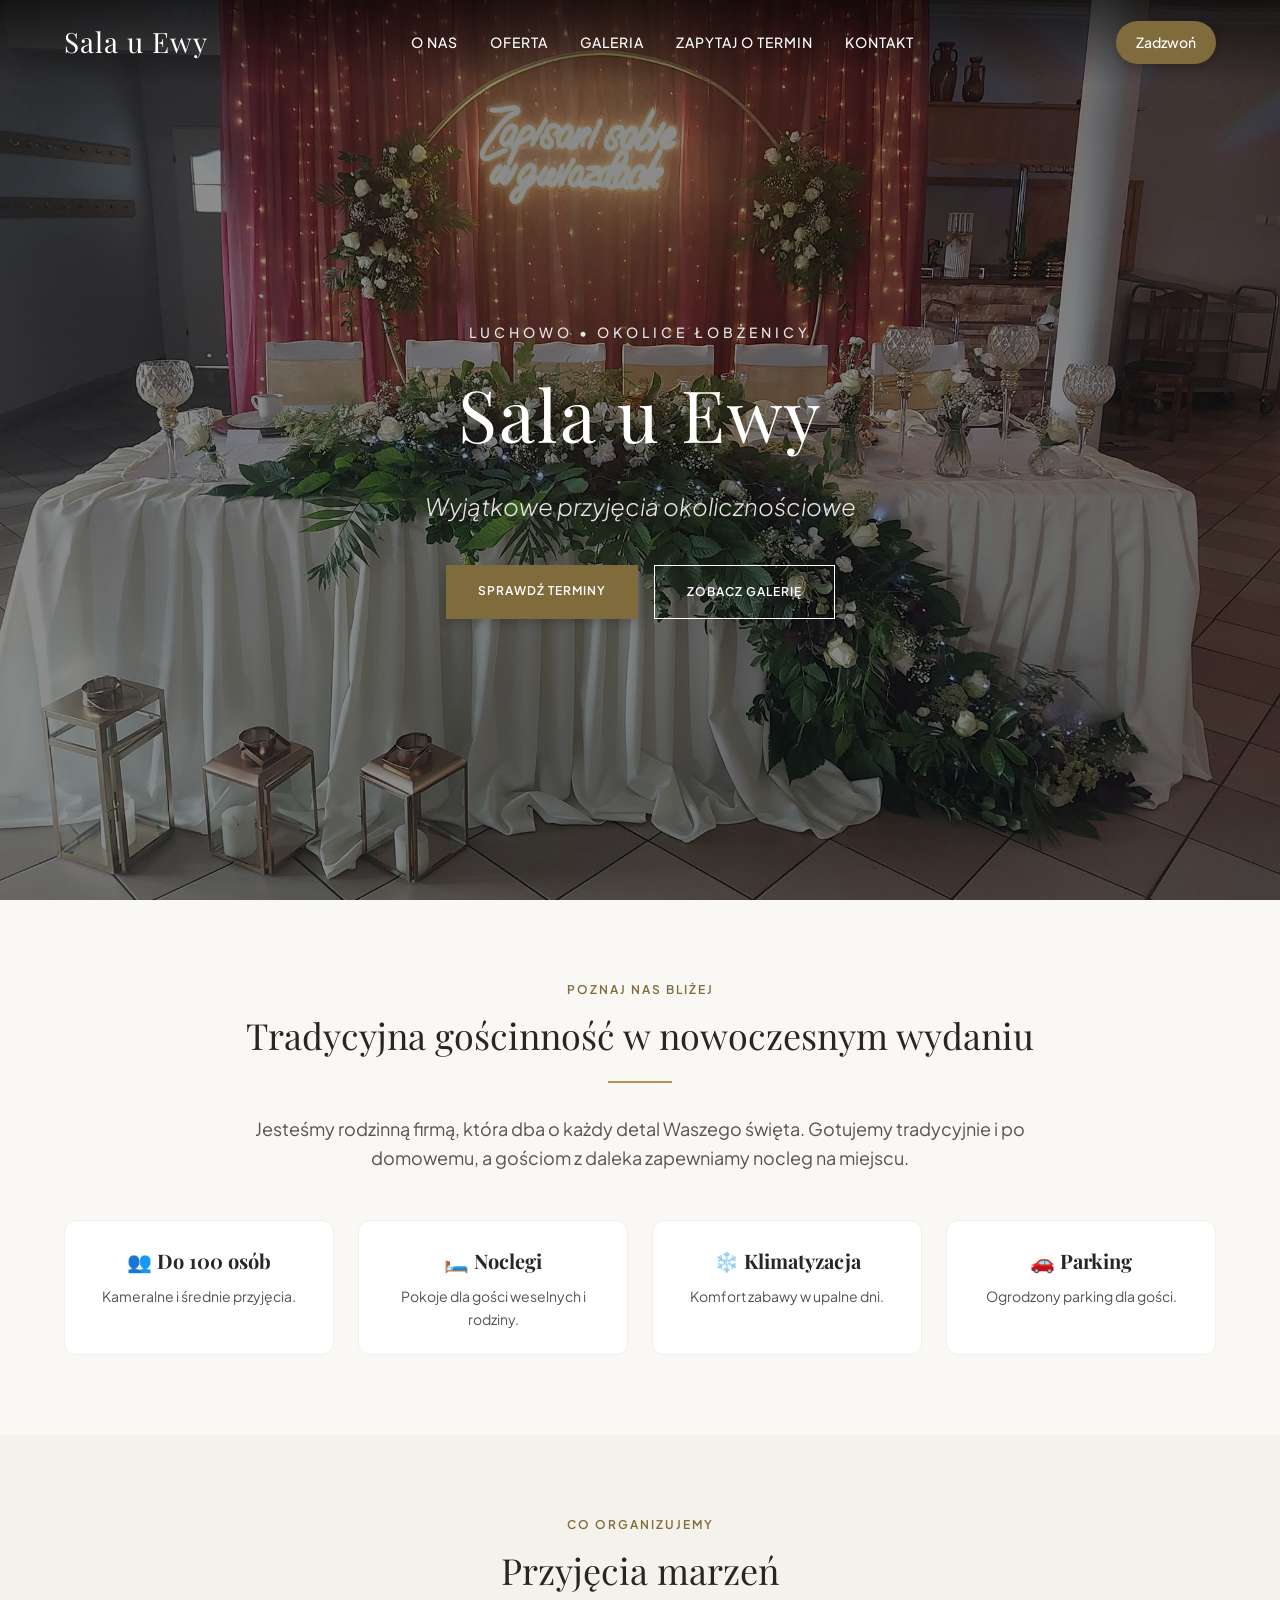
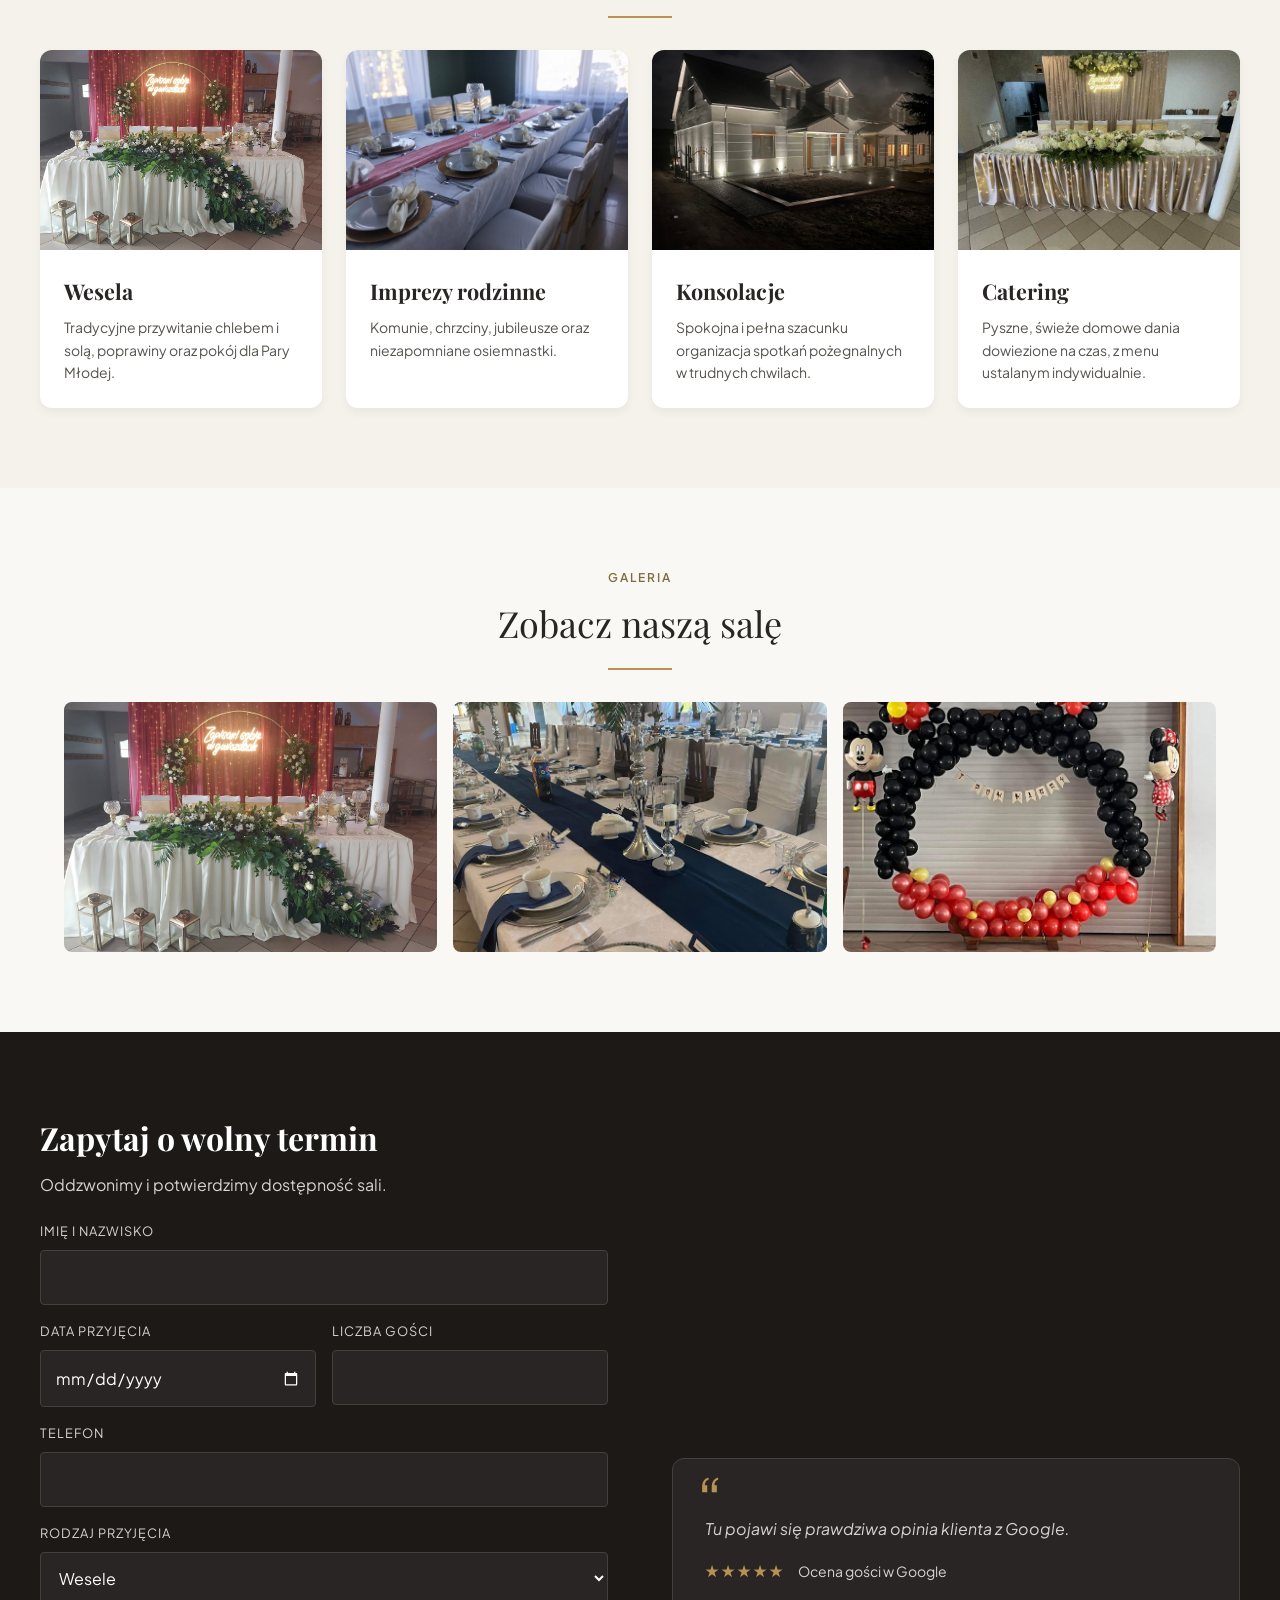
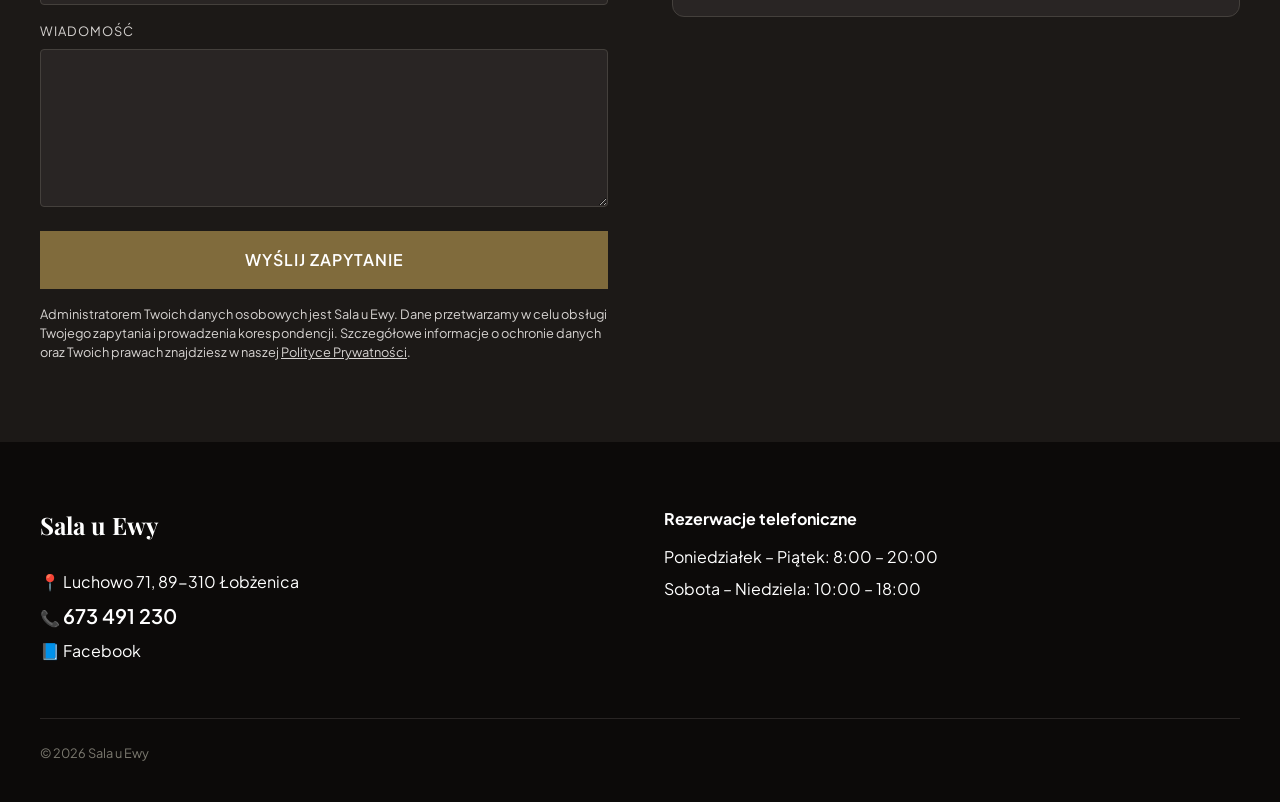
==== commit 3ca5ab4c: "zmiana w css koloru hover przyciskow na --stone-800 oraz podmianka proporcji zdjec budynek-noc i sto" ====
--- a/index.html
+++ b/index.html
@@ -78,7 +78,7 @@
                     <div class="card-body"><h3>Imprezy rodzinne</h3><p>Komunie, chrzciny, jubileusze oraz niezapomniane osiemnastki.</p></div>
                 </article>
                 <article class="oferta-card">
-                    <img class="card-img" src="zdjecia/budynek-noc.jpg" alt="Budynek nocą" loading="lazy" width="600" height="800">
+                    <img class="card-img" src="zdjecia/budynek-noc.jpg" alt="Budynek nocą" loading="lazy" width="600" height="450">
                     <div class="card-body"><h3>Konsolacje</h3><p>Spokojna i pełna szacunku organizacja spotkań pożegnalnych w trudnych chwilach.</p></div>
                 </article>
                 <article class="oferta-card">
@@ -94,7 +94,7 @@
             <div class="gold-divider"></div>
             <div class="gallery-grid">
                 <img class="gallery-item" src="zdjecia/salauewy.jpg" alt="Wystrój na wesele z napisem - Zapisani sobie w gwiazdach" loading="lazy" width="2048" height="1536">
-                <img class="gallery-item" src="zdjecia/stol-granatowy.jpg" alt="Nakrycie stołu w kolorze granatowym" loading="lazy" width="600" height="450">
+                <img class="gallery-item" src="zdjecia/stol-granatowy.jpg" alt="Nakrycie stołu w kolorze granatowym" loading="lazy" width="600" height="800">
                 <img class="gallery-item" src="zdjecia/dekoracja-red-black.jpg" alt="Dekoracja w kolorystyce czarno-czerwonej" loading="lazy" width="600" height="800">
             </div>
         </section>
--- a/style.css
+++ b/style.css
@@ -144,7 +144,7 @@
 }
 
 .btn-call:hover {
-    background-color: var(--gold-dark);
+    background-color: var(--stone-800);
 }
 
 .nav-links a.btn-call:hover {
@@ -220,7 +220,7 @@
 }
 
 .btn-primary:hover {
-    background-color: var(--gold-dark);
+    background-color: var(--stone-800);
 }
 
 .btn-secondary {
@@ -447,7 +447,7 @@
 }
 
 .btn-submit:hover {
-    background-color: var(--gold-dark);
+    background-color: var(--stone-800);
 }
 
 .review-box {
@@ -528,7 +528,7 @@
     padding-top: 24px;
     border-top: 1px solid var(--stone-800);
     font-size: 0.8rem;
-    color: var(--stone-600);
+    color: #7B796F;
 }
 
 /* RESPONSYWNOŚĆ */
